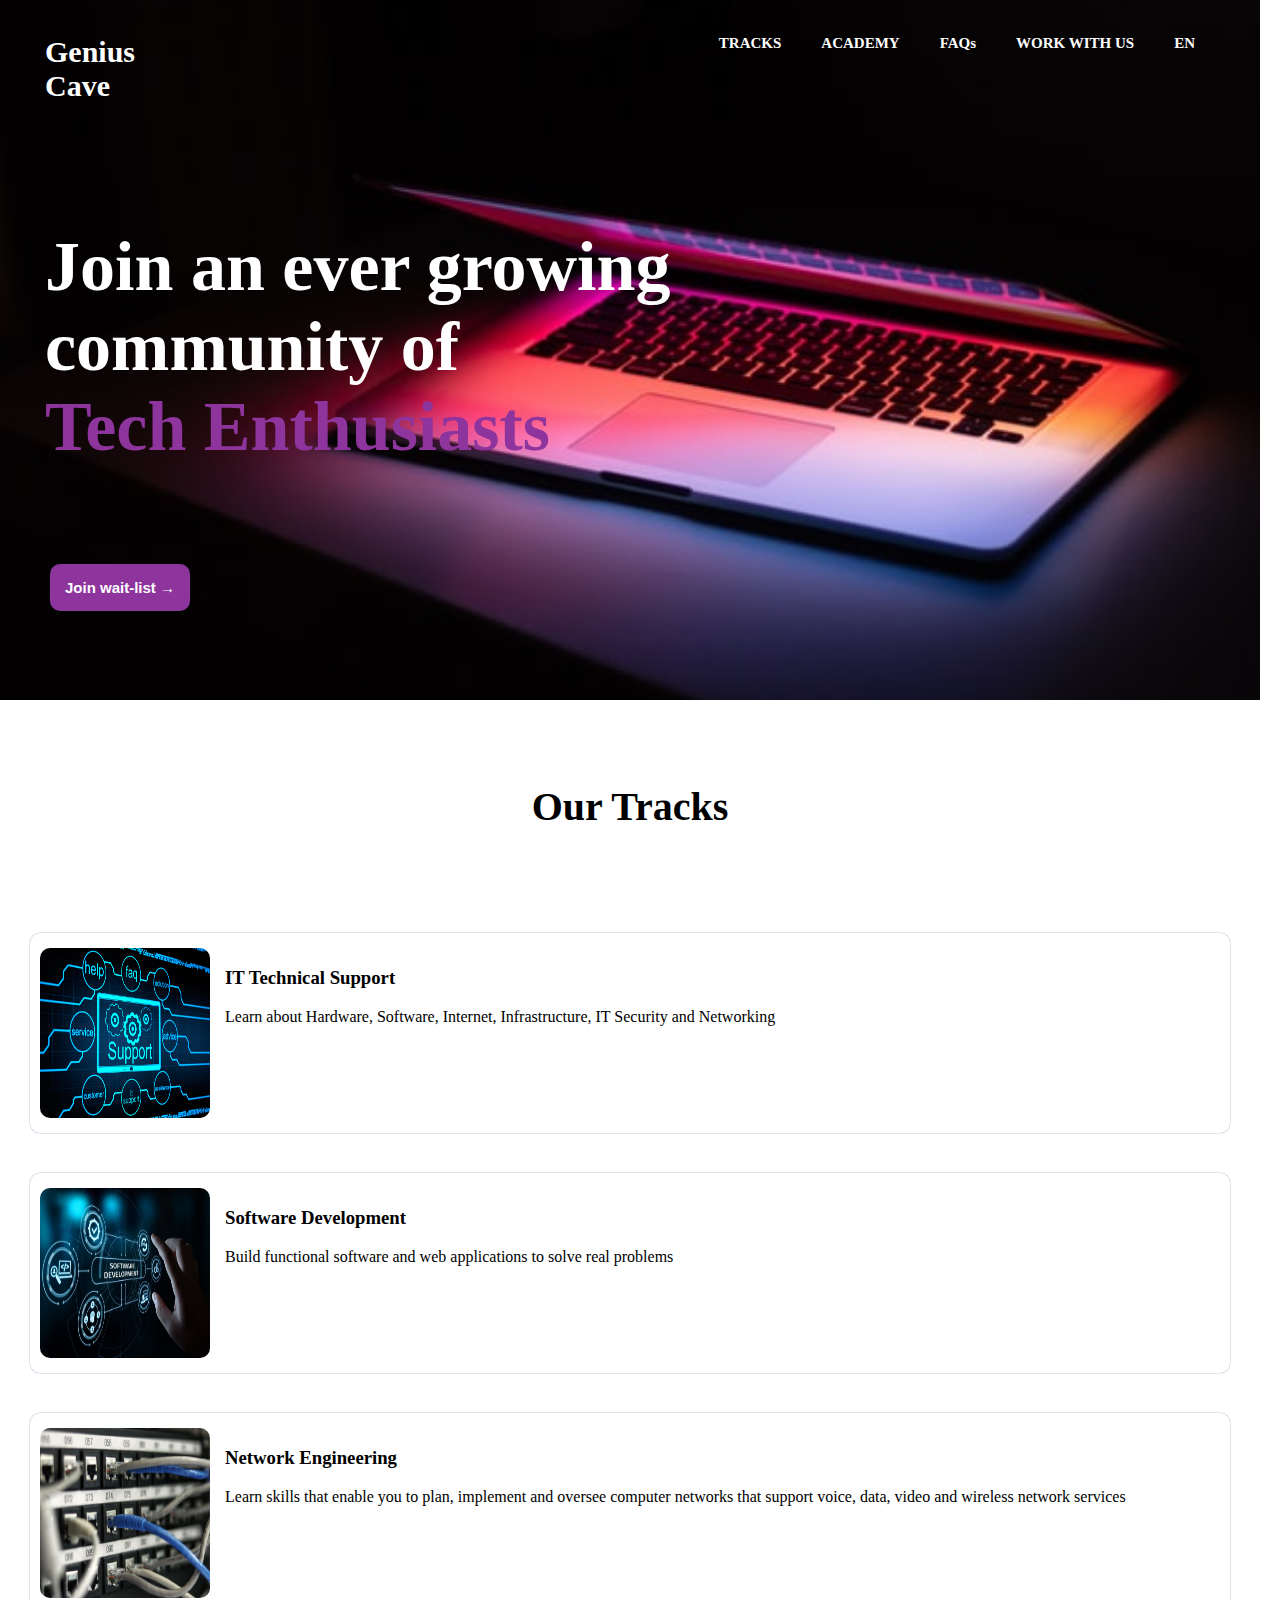
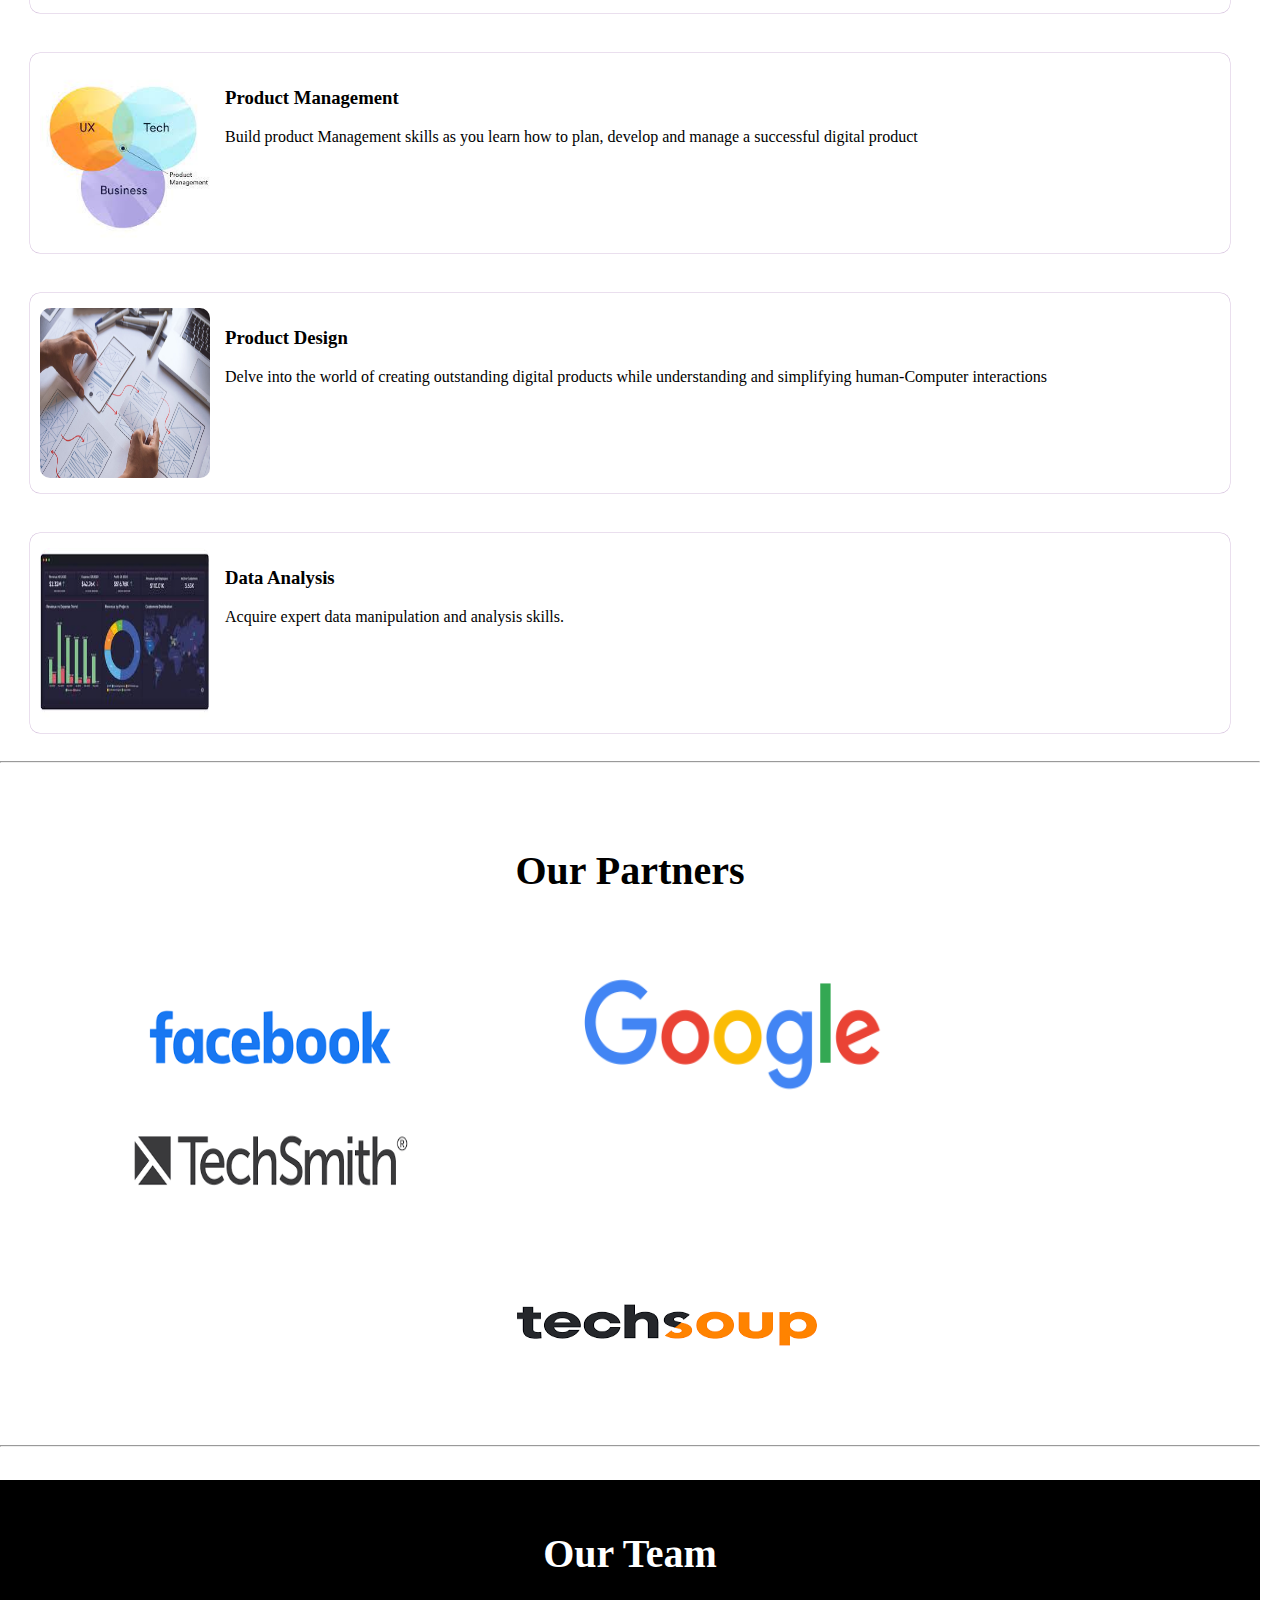
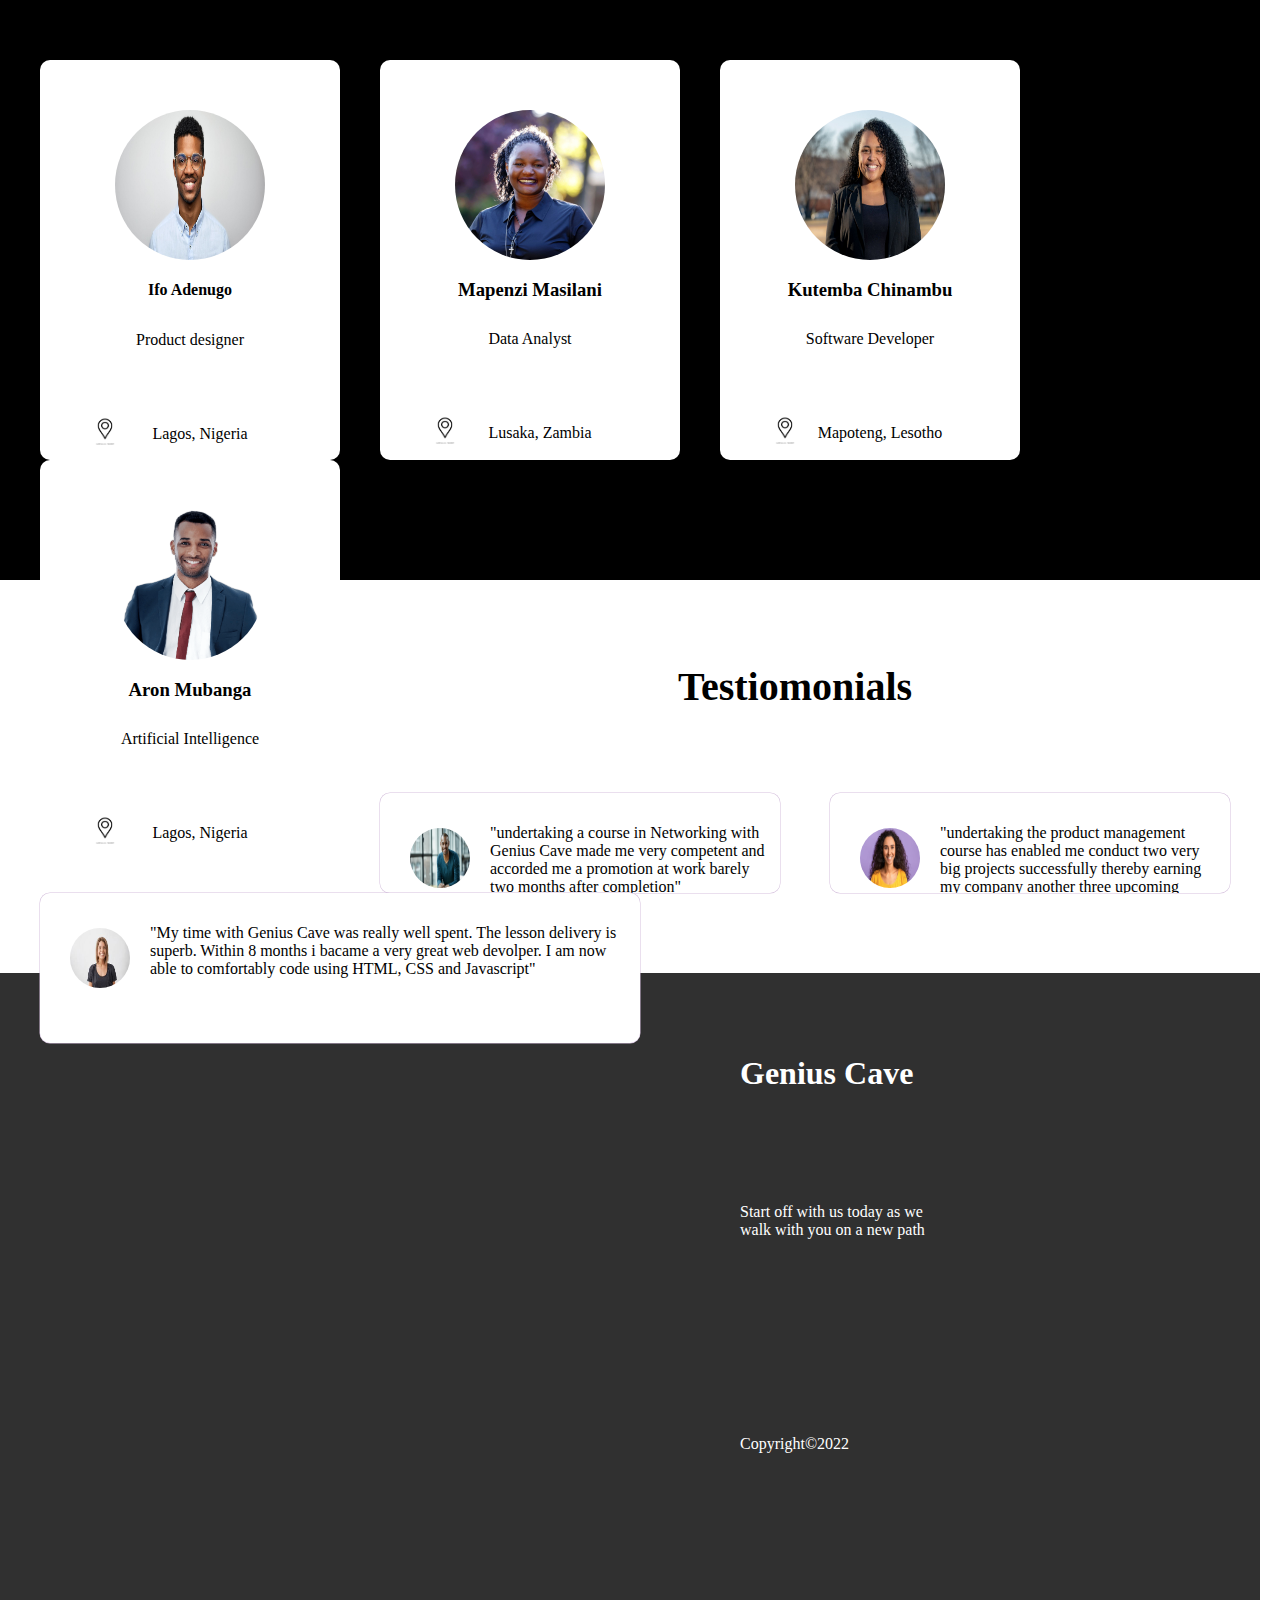
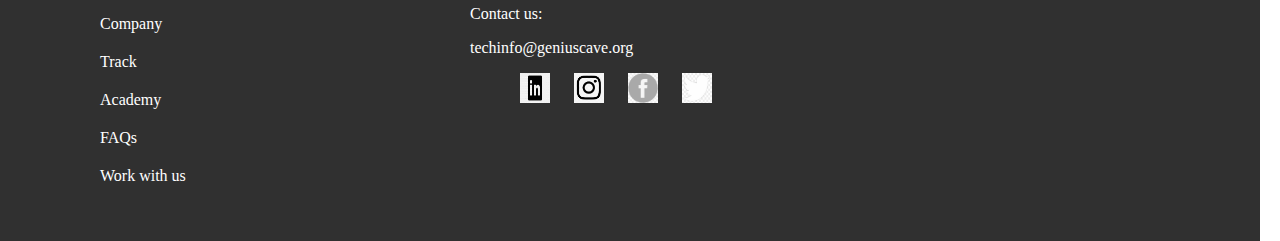
==== Hackerthon/html/index.html @ 4604c8ed "added homepage" ====
<!DOCTYPE html>
<html>
    </html>
    <head>
        <meta charset="UTF-8">
        <title>Genius Cave</title>
        <link href="../style.css" rel="stylesheet">

    </head>
    <body>
        <div class="top">
            <nav>
                
                <ul>
                    <li class="name"><a href="/"><h1>Genius<br> Cave </span></h1></a></li>
                    <li><a href="#">EN</a></li>
                    <li><a href="#">WORK WITH US</a></li>
                    <li><a href="#">FAQs</a></li>
                    <li><a href="#">ACADEMY</a></li>
                    <li><a href="#">TRACKS</a></li>
            </nav>
            
            <h1 id="join">Join an ever growing </br>community of <br><span>Tech Enthusiasts</span></h1>
            <span id="wait"><button type="button">Join wait-list &rightarrow;</button></span>
        </div>
        <section class="track">
            <h2 class="titles">Our Tracks</h2>
            <div>
                <ul>
                    <li>
                        <div class="track-list-items">
                            <img src="../images/IT-business-support-new.jpg" alt="IT Support">
                            <h3>IT Technical Support</h3>
                            <p>Learn about Hardware, Software, Internet, Infrastructure, IT Security and Networking</p>
                        </div>
                    </li>
                       
                    <li><div class="track-list-items">
                        <img  src="../images/7-Software-Development-Industry-Career-Options-Laneways.Agency.jpg" alt="software development">
                        <h3>Software Development</h3><p> Build functional software and web applications to solve real problems</p>
                        </div>
                    </li>
                    <li>
                        <div class="track-list-items">
                        <img  src="../images/jordan-harrison-40XgDxBfYXM-unsplash.jpg" alt="Network Engineering">
                        <h3>Network Engineering</h3>
                        <p> Learn skills that enable you to plan, implement and oversee computer networks that support voice, data, video and wireless network services</p>
                        </div>
                    </li>
                    <li>
                        <div class="track-list-items">
                        <img  src="../images/product-management.jpeg" alt="product management">
                        <h3>Product Management</h3>
                        <p> Build product Management skills as you learn how to plan, develop and manage a successful digital product</p>
                        </div>
                    </li>
                    <li>
                        <div class="track-list-items">
                        <img  src="../images/product-design.jpg" alt="product design">
                        <h3>Product Design</h3>
                        <p> Delve into the world of creating outstanding digital products while understanding and simplifying human-Computer interactions</p>
                        </div>
                    </li>
                    <li>
                        <div class="track-list-items">
                        <img src="../images/data-analysis.jpeg" alt="data-analysis">
                        <h3>Data Analysis</h3>
                        <p> Acquire expert data manipulation and analysis skills.</p>
                        </div>
                    </li>
                </ul>
            </div>

        </section>
        <hr>
        <section class="partners">
            <h2 class="titles">Our Partners</h2>
            <ul>
                <li><img src="../images/facebook.png" alt="facebook"></li>
                <li><img src="../images/google.png" alt="google"></li>
                <li><img src="../images/techsmith.png" alt="techsmith"></li>
                <li id="techsoup"><img src="../images/techsoup.png" alt="techsoup"></li>
            </ul>
        </section>
        <hr>
        <section class="team">
            <h2>Our Team</h2>
            <ul>
                
                <li>
                    <div class="members">
                        <span class="member1"><img class="member2"src="../images/paul.jpg" alt="member"/>
                        <h4>Ifo Adenugo</h4>
                        <p>Product designer</p></span>
                        <span class="location"><img src="../images/location.jpg" alt="location"></span>
                        <p>Lagos, Nigeria</p>
                    </div>

                </li>
                <li>
                    <div class="members">
                        <span class="member1"><img class="member2" src="../images/Penzy.jpg" alt="member"></span>
                        <h3>Mapenzi Masilani</h3>
                        <p>Data Analyst</p>
                        <span class="location"><img src="../images/location.jpg" alt="location"></span>
                        <p>Lusaka, Zambia</p>
                    </div>

                </li>
                <li>
                    <div class="members">
                        <span class="member1"><img class="member2" src="../images/kay.jpeg" alt="member"></span>
                        <h3>Kutemba Chinambu</h3>
                        <p>Software Developer</p>
                        <span class="location"><img src="../images/location.jpg" alt="location"></span>
                        <p>Mapoteng, Lesotho</p>
                    </div>

                </li>
                <li>
                    <div class="members">
                        <span class="member1"><img class="member2" src="../images/Aron.png" alt="member"></span>
                        <h3>Aron Mubanga</h3>
                        <p>Artificial Intelligence</p>
                        <span class="location"><img src="../images/location.jpg" alt="location"></span>
                        <p>Lagos, Nigeria</p>
                    </div>

                </li>
                
            </ul>

        </section>
        <section class="recommendations">
            <h2 class="titles">Testiomonials</h2>
            <ul>
                <li>
                    <div class="testimonial1">
                        <img src="../images/testimonial.jpg" alt="person1">
                        <p>"undertaking a course in Networking with Genius Cave made me very competent and accorded me a promotion at work barely two months after completion"</p>
                    </div>
                </li>
                   
                <li><div class="big-testimonial">
                    <img  src="../images/testimonial1.jpeg" alt="person2">
                    <p> "My time with Genius Cave was really well spent. The lesson delivery is superb. Within 8 months i bacame a very great web devolper. I am now able to comfortably code using HTML, CSS and Javascript"</p>
                    </div>
                </li>
                <li>
                    <div class="testimonial">
                    <img  src="../images/testimonial1.jpg" alt="person3">
                    <p> "undertaking the product management course has enabled me conduct two very big projects successfully thereby earning my company another three upcoming contracts"</p>
                    </div>
                </li>
            
            </ul>

        </section>
        <section class="footer">
            <div class="column">
                <h1>Genius Cave</h1>
                <p id="start">Start off with us today as we<br>walk with you on a new path</p>
                <p class="copy">Copyright&copy;2022</p>
            </div>
            <div class="column">
                <ul class="academy-links">
                    <li><a href="#">Company</a></li>
                    <li><a href="#">Track</a></li>
                    <li><a href="#">Academy</a></li>
                    <li><a href="#">FAQs</a></li>
                    <li><a href="#">Work with us</a></li>
            </div>
                
            </ul>
            <div class="column">
                    <p id="contact">Contact us:<p>
                    <p>techinfo@geniuscave.org</p>
                <ul class="our-links">   
                    <li><img  src="../images/linkedIn.png" alt="linkedIn"></li> 
                    <li><img  src="../images/instagram.png" alt="instagram"></li>
                    <li><img  src="../images/facebook1.png" alt="facebook"></li>
                    <li><img  src="../images/twitter.jpeg" alt="twitter"></li>

                </ul>
            </div>

        </section>
    </body>

</html>
---- Hackerthon/style.css ----
* {
    box-sizing: border-box;
}

body {
    margin: 0;
    padding-right: 20px;

}


nav a[href*='/'] {
    font-weight: bold;
    color: white;
}

nav{
    padding: 15px 45px;
}

a{ 
    text-decoration: none;
}

.top {
    background-image: url("images/om-kamath-eL_FERodaT4-unsplash (1).jpg");
    background-color: #8E349D;
    background-repeat: no-repeat;
    background-position: center;
    background-size: cover;
    height: 700px;
}

nav ul,
footer ul {
    list-style-type: none;
    margin: 0;
    padding: 0;
}

.name {
    float:left;
    padding: 0;
}

nav li {
    display: inline;
    padding: 20px 20px;
    float: right;
    font-size: 15px;
    font-weight: bold;
}


a:link {
    color: #fff;
  }
  
  /* visited link */
  a:visited {
    color: #fff;
  }
  
  /* mouse over link */
  a:hover {
    color: hotpink;
  }
  
  /* selected link */
  a:active {
    color: #8E349D;
  }

  #join {
      color: #fff;
      padding: 150px 45px 50px 45px;
      font-weight: bold;
      font-size: 70px;
  }

  #join span {
      color: #8E349D;
  }

  button {
      background-color: #8E349D;
      color: white;
      border-radius: 10px;
      text-align: center;
      font-size: 15px;
      font-weight: bold;
      padding: 15px;
      border: none;
      text-decoration: none;
  }

  #wait {
      padding: 100px 50px;
  }
  .titles {
      text-align: center;
      font-size: 40px;
      font-weight: bold;
      color: #000;
      padding: 50px;
  }

  .team h2 {
    text-align: center;
    font-size: 40px;
    font-weight: bold;
    color: #fff;
    padding: 50px;
}
  

  .track ul {
    list-style-type: none;
    margin: 0;
    padding: 0;

  }

  .track li {
    padding: 20px 20px;
}

.track-list-items {
    width: 1200px;
    height: 200px;
    border-radius: 10px;
    background: #eee;
    margin: auto;
    padding: 15px 10px;
    background-color: #fff;
    box-shadow: 0 0 0.5px 0.5px #D5C0DD;
  }

  .track-list-items img {
    float: left;
    width: 170px;
    height: 170px;
    margin-right: 15px;
    border-radius: 10px;
    
}

#techsoup {
    display: block;
    margin-left: auto;
    margin-right: auto;
    width: 35%;
}

.partners li {
    display: inline;
    padding: 40px 80px;
    font-size: 15px;
    font-weight: bold;
    list-style-type: none;
    list-style-position: inside;
}

.partners img {
    width: 300px;
    height: 120px;
}

.team {
    background-color: #000;
    color: #fff;
    width: 100%;
    height: 700px;
    text-align: center;

}

.members {
    width: 300px;
    height: 400px;
    border-radius: 10px;
    background: #eee;
    margin: auto;
    float: left;
    padding: 50px;
    background-color: #fff;
    margin-right: 40px;
    text-align: center;
    color: #000;
  }

  .team li {
    display: inline;
    padding: 0;
    list-style-type: none;
  }
  .location img {
      width: 30px;
      height: 30px;
      float: left;
  }
    


  .member2 {
      border-radius: 50%;
      display: block;
      margin-left: auto;
      margin-right: auto;
      width: 35%;
  }

  .member1 img {
    width: 150px;
    height: 150px;
    
}

.members p {
    padding: 10px 10px 50px 10px;
}

.recommendations img {
    border-radius: 50%;
    float: left;
    width: 100px;
    height: 100px;
    padding: 20px;
    overflow: hidden;
}

.big-testimonial {
    width: 600px;
    height: 150px;
    border-radius: 10px;
    background: #F6F6F6;
    margin: auto;
    float: left;
    padding: 15px 10px;
    background-color: #fff;
    box-shadow: 0 0 0.5px 0.5px #D5C0DD;
  }

  .testimonial1 {
    width: 400px;
    height: 100px;
    border-radius: 10px;
    background: #F6F6F6;
    margin: auto;
    float: left;
    margin-right: 20px;
    padding: 15px 10px;
    background-color: #fff;
    box-shadow: 0 0 0.5px 0.5px #D5C0DD
  }

  .testimonial {
    width: 400px;
    height: 100px;
    border-radius: 10px;
    background: #F6F6F6;
    margin: auto;
    float: none;
    padding: 15px 10px;
    background-color: #fff;
    box-shadow: 0 0 0.5px 0.5px #D5C0DD;
    overflow: hidden;
  }

  .recommendations ul {
    list-style-type: none;
    margin: 0;
    padding-bottom: 80px;

  }

  .recommendations li {
    display: inline;
    padding: 0;
    list-style-type: none;
  }

  .footer {
      background-color: #303030;
      color: #fff;
  }

.footer h1,
.footer .column{
    padding: 30px 50px;
}

.column {
    float: left;
    width: 33.33%;
  }
  
  .footer:after {
    content: "";
    display: table;
    clear: both;
  }

  .footer li {
      list-style-type: none;
      padding: 10px;
  }

  .copy {
      padding: 150px 50px 60px 50px;
  }

  .column img {
      width: 30px;
      height: 30px;
  }

  .our-links li {
      display: inline;
  }

  #start {
     padding: 60px 70px 30px 50px;

  }

  .contact {
      padding: 10px 10px 10px 0;
  }
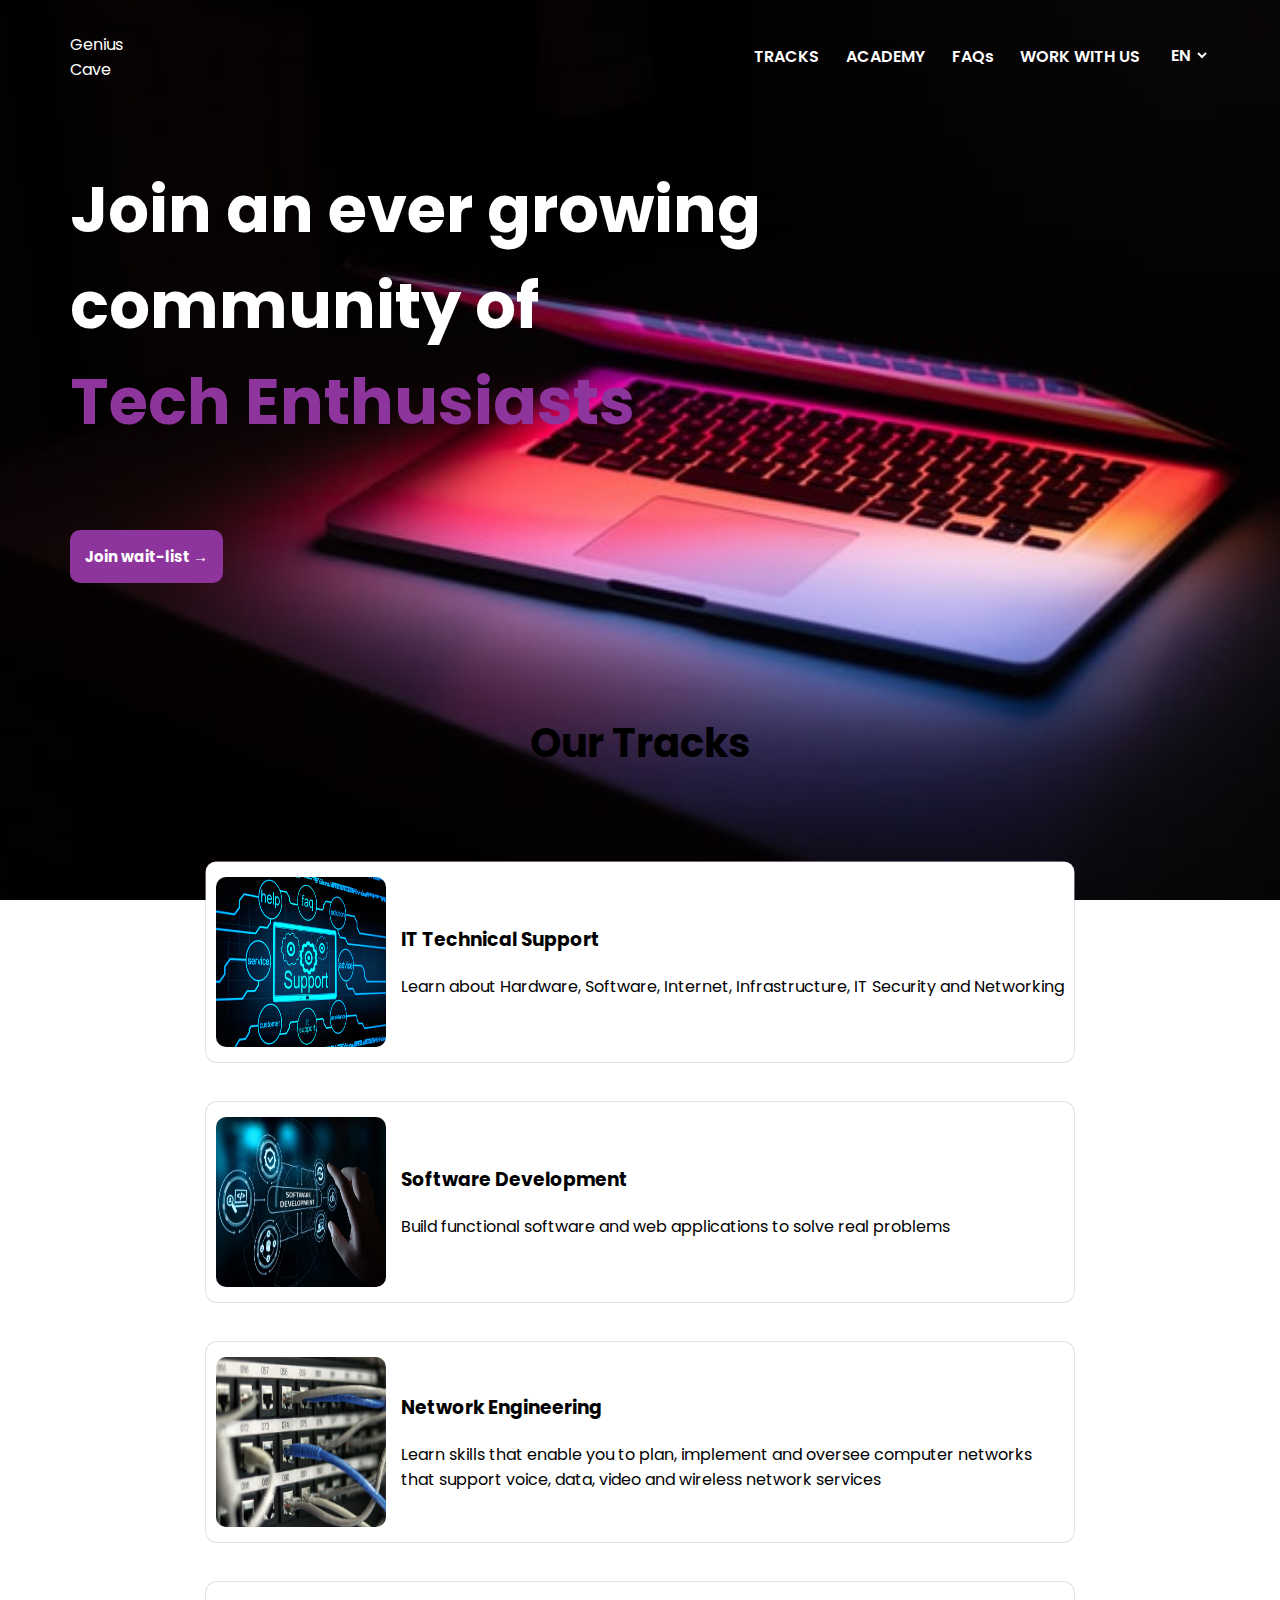
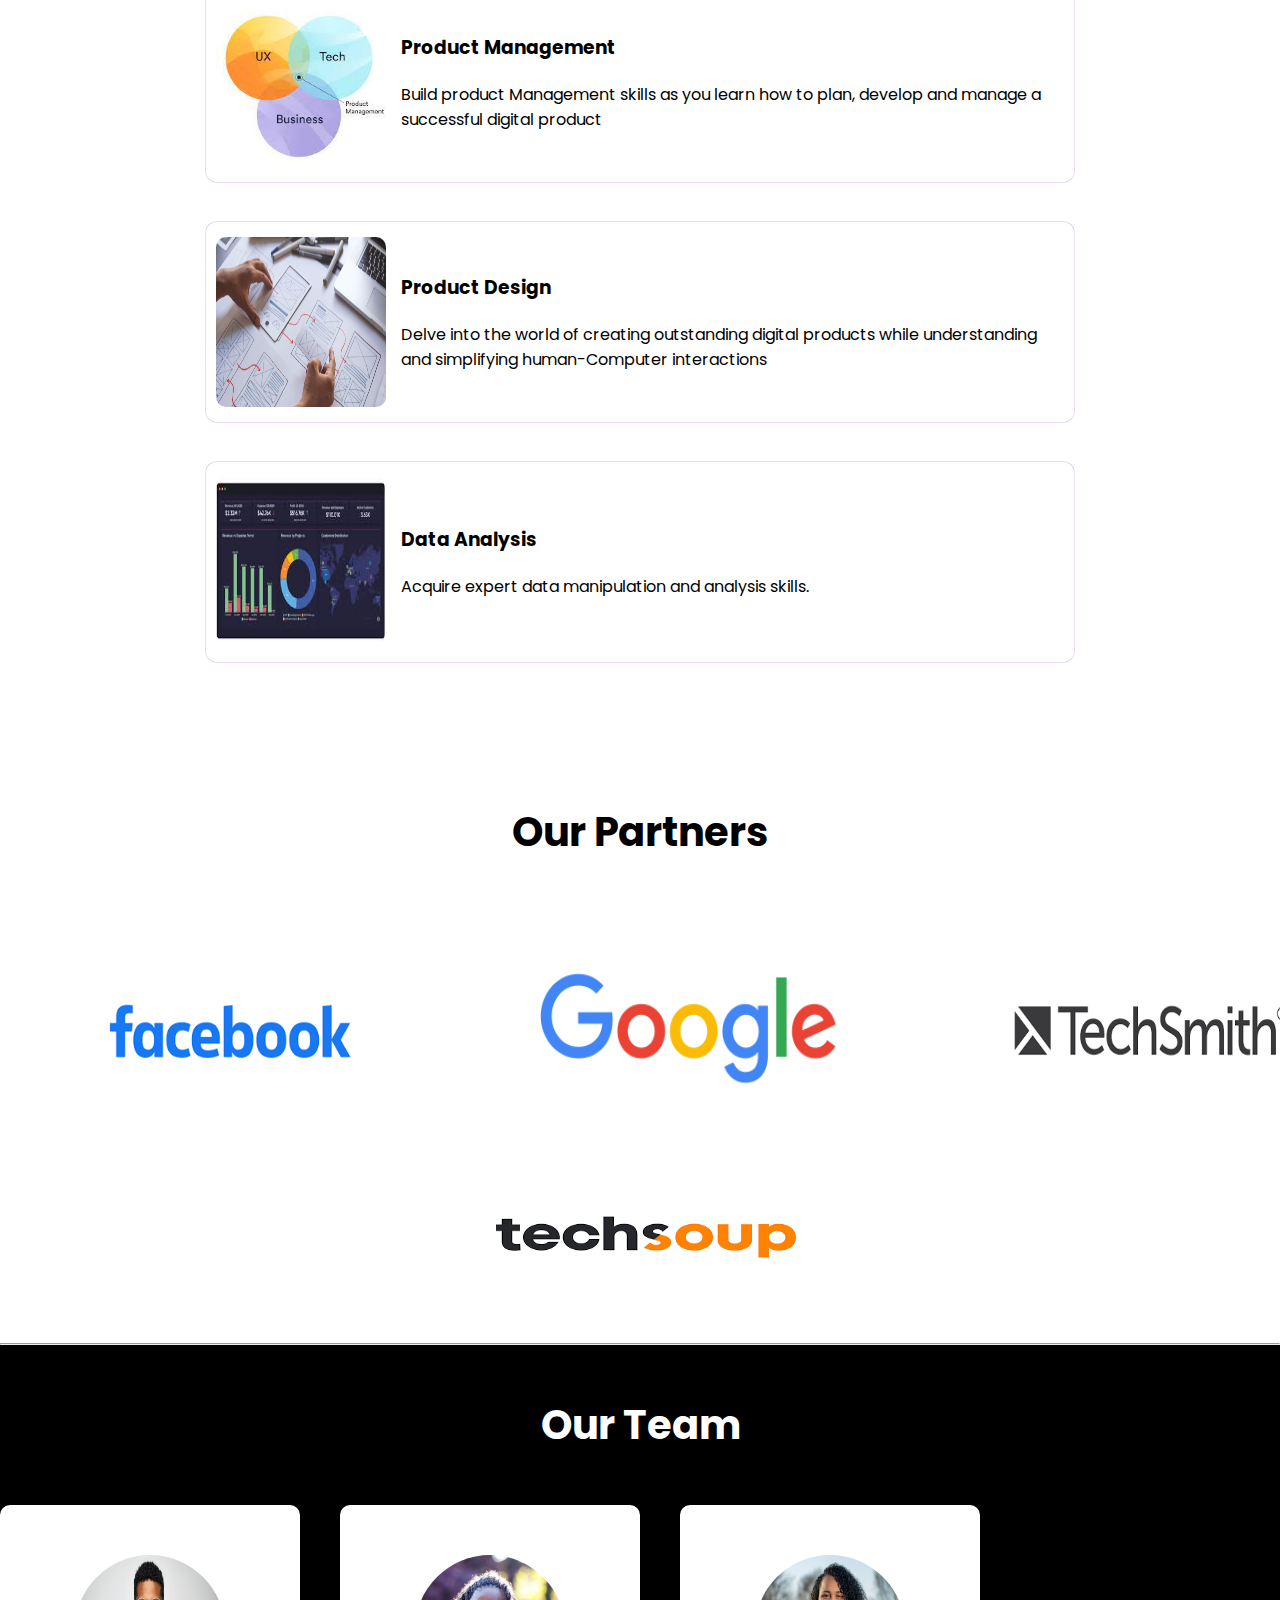
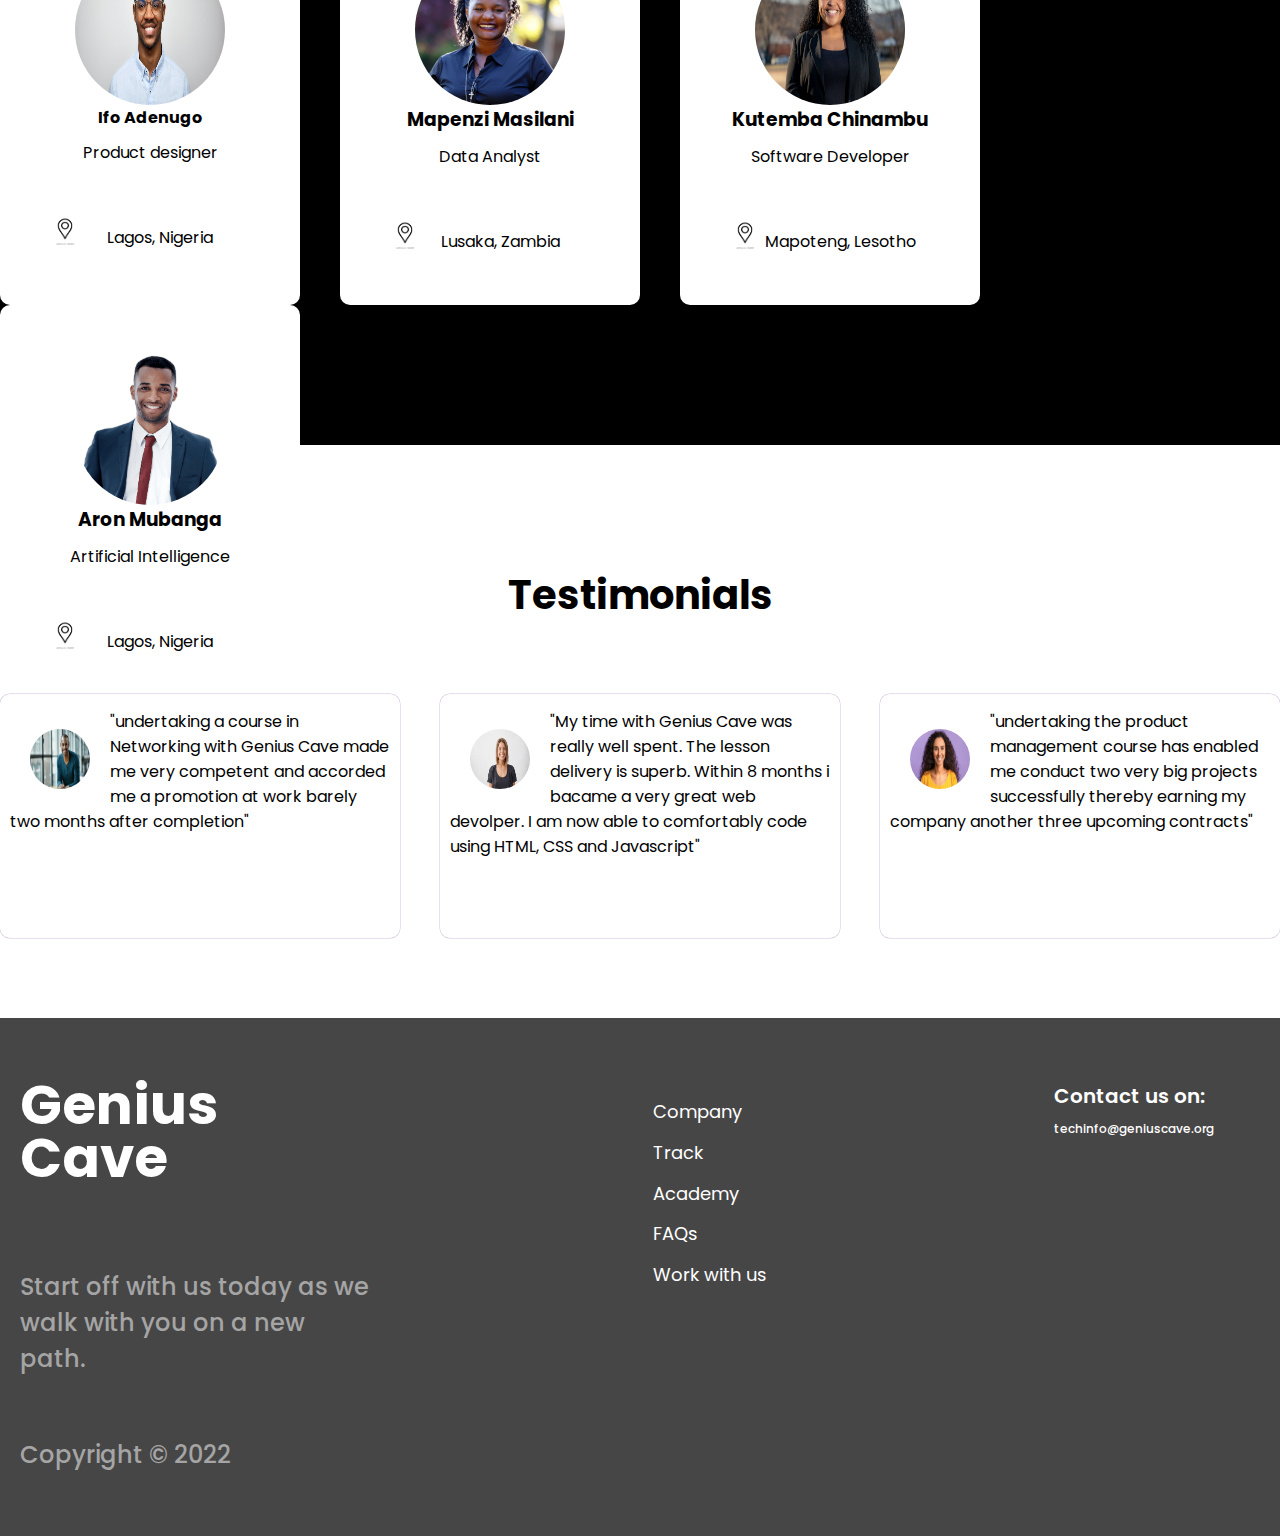
==== commit 80e58d49: "reviewd" ====
--- a/Hackerthon/html/index.html
+++ b/Hackerthon/html/index.html
@@ -9,20 +9,30 @@
     </head>
     <body>
         <div class="top">
-            <nav>
-                
-                <ul>
-                    <li class="name"><a href="/"><h1>Genius<br> Cave </span></h1></a></li>
-                    <li><a href="#">EN</a></li>
-                    <li><a href="#">WORK WITH US</a></li>
-                    <li><a href="#">FAQs</a></li>
-                    <li><a href="#">ACADEMY</a></li>
-                    <li><a href="#">TRACKS</a></li>
-            </nav>
-            
+                <div class="h-content">
+                    <div class="upper-part">
+                      <div class="logo">
+                        <p class="logo__top">Genius</p>
+                        <p class="logo__botm">Cave</p>
+                      </div>
+                      <ul class="navs">
+                        <li><a href="#" class="nav__btns">TRACKS</a></li>
+                        <li><a href="#" class="nav__btns">ACADEMY</a></li>
+                        <li><a href="#" class="nav__btns">FAQs</a></li>
+                        <li><a href="#" class="nav__btns">WORK WITH US</a></li>
+                        <div id="select">
+                          <select>
+                            <option value="0" class="lang" selected>EN</option>
+                            <option value="1" class="lang">FR</option>
+                            <option value="2" class="lang">GB</option>
+                          </select>
+                        </div>
+                      </ul>
+                    </div>    
             <h1 id="join">Join an ever growing </br>community of <br><span>Tech Enthusiasts</span></h1>
             <span id="wait"><button type="button">Join wait-list &rightarrow;</button></span>
         </div>
+
         <section class="track">
             <h2 class="titles">Our Tracks</h2>
             <div>
@@ -30,55 +40,67 @@
                     <li>
                         <div class="track-list-items">
                             <img src="../images/IT-business-support-new.jpg" alt="IT Support">
-                            <h3>IT Technical Support</h3>
+                            <div class="box">
+                                <h3 class="title">IT Technical Support</h3>
                             <p>Learn about Hardware, Software, Internet, Infrastructure, IT Security and Networking</p>
+                            </div>
                         </div>
                     </li>
                        
                     <li><div class="track-list-items">
                         <img  src="../images/7-Software-Development-Industry-Career-Options-Laneways.Agency.jpg" alt="software development">
-                        <h3>Software Development</h3><p> Build functional software and web applications to solve real problems</p>
+                        <div class="box">
+                            <h3 class="title">Software Development</h3><p> Build functional software and web applications to solve real problems</p>
+                        </div>
                         </div>
                     </li>
                     <li>
                         <div class="track-list-items">
                         <img  src="../images/jordan-harrison-40XgDxBfYXM-unsplash.jpg" alt="Network Engineering">
-                        <h3>Network Engineering</h3>
+                        <div class="box">
+                        <h3 class="title">Network Engineering</h3>
                         <p> Learn skills that enable you to plan, implement and oversee computer networks that support voice, data, video and wireless network services</p>
                         </div>
+                        </div>
                     </li>
                     <li>
                         <div class="track-list-items">
                         <img  src="../images/product-management.jpeg" alt="product management">
-                        <h3>Product Management</h3>
+                        <div class="box">
+                            <h3 class="title">Product Management</h3>
                         <p> Build product Management skills as you learn how to plan, develop and manage a successful digital product</p>
                         </div>
+                        </div>
                     </li>
                     <li>
                         <div class="track-list-items">
                         <img  src="../images/product-design.jpg" alt="product design">
-                        <h3>Product Design</h3>
+                        <div class="box">
+                            <h3 class="title">Product Design</h3>
                         <p> Delve into the world of creating outstanding digital products while understanding and simplifying human-Computer interactions</p>
                         </div>
+                        </div>
                     </li>
                     <li>
                         <div class="track-list-items">
                         <img src="../images/data-analysis.jpeg" alt="data-analysis">
-                        <h3>Data Analysis</h3>
+                        <div class="box">
+                            <h3 class="title">Data Analysis</h3>
                         <p> Acquire expert data manipulation and analysis skills.</p>
+                        </div>
                         </div>
                     </li>
                 </ul>
             </div>
-
-        </section>
-        <hr>
+        </section>
         <section class="partners">
             <h2 class="titles">Our Partners</h2>
-            <ul>
+            <ul class="partner">
+                <div class="pat1">
                 <li><img src="../images/facebook.png" alt="facebook"></li>
                 <li><img src="../images/google.png" alt="google"></li>
                 <li><img src="../images/techsmith.png" alt="techsmith"></li>
+                </div>
                 <li id="techsoup"><img src="../images/techsoup.png" alt="techsoup"></li>
             </ul>
         </section>
@@ -132,16 +154,16 @@
 
         </section>
         <section class="recommendations">
-            <h2 class="titles">Testiomonials</h2>
-            <ul>
-                <li>
-                    <div class="testimonial1">
+            <h2 class="titles">Testimonials</h2>
+            <ul class="full">
+                <li>
+                    <div class="testimonial">
                         <img src="../images/testimonial.jpg" alt="person1">
                         <p>"undertaking a course in Networking with Genius Cave made me very competent and accorded me a promotion at work barely two months after completion"</p>
                     </div>
                 </li>
                    
-                <li><div class="big-testimonial">
+                <li><div class="testimonial">
                     <img  src="../images/testimonial1.jpeg" alt="person2">
                     <p> "My time with Genius Cave was really well spent. The lesson delivery is superb. Within 8 months i bacame a very great web devolper. I am now able to comfortably code using HTML, CSS and Javascript"</p>
                     </div>
@@ -156,35 +178,41 @@
             </ul>
 
         </section>
-        <section class="footer">
-            <div class="column">
-                <h1>Genius Cave</h1>
-                <p id="start">Start off with us today as we<br>walk with you on a new path</p>
-                <p class="copy">Copyright&copy;2022</p>
+        <footer>
+            <div class="footer__container">
+              <div class="logo2">
+                <div class="logo__bottom">
+                  <p>Genius</p>
+                  <p>Cave</p>
+                </div>
+                <div class="additional_info">
+                  Start off with us today as we walk with you on a new path.
+                </div>
+              </div>
+              <div class="info">
+                <div class="company_info">
+                  <a href="#" class="info__text">Company</a>
+                  <a href="#" class="info__text">Track</a>
+                  <a href="#" class="info__text">Academy</a>
+                  <a href="#" class="info__text">FAQs</a>
+                  <a href="#" class="info__text">Work with us </a>
+                </div>
+              </div>
+              <div class="contacts">
+                <p class="info__title">Contact us on:</p>
+                <a href="#" class="email">techinfo@geniuscave.org</a>
+                <div class="media">
+                  <a href="#"><img src="../Assets/LinkedIn (1).svg" alt="" /></a>
+                  <a href="#"><img src="../Assets/Instagram Circle.svg" alt="" /></a>
+                  <a href="#"><img src="../Assets/Facebook.svg" alt="" /></a>
+                  <a href="#"><img src="../Assets/Twitter Squared.svg" alt="" /></a>
+                </div>
+              </div>
             </div>
-            <div class="column">
-                <ul class="academy-links">
-                    <li><a href="#">Company</a></li>
-                    <li><a href="#">Track</a></li>
-                    <li><a href="#">Academy</a></li>
-                    <li><a href="#">FAQs</a></li>
-                    <li><a href="#">Work with us</a></li>
+            <div class="exiting_info">
+              <p>Copyright &copy; 2022</p>
             </div>
-                
-            </ul>
-            <div class="column">
-                    <p id="contact">Contact us:<p>
-                    <p>techinfo@geniuscave.org</p>
-                <ul class="our-links">   
-                    <li><img  src="../images/linkedIn.png" alt="linkedIn"></li> 
-                    <li><img  src="../images/instagram.png" alt="instagram"></li>
-                    <li><img  src="../images/facebook1.png" alt="facebook"></li>
-                    <li><img  src="../images/twitter.jpeg" alt="twitter"></li>
-
-                </ul>
-            </div>
-
-        </section>
+          </footer>
     </body>
 
 </html>--- a/Hackerthon/style.css
+++ b/Hackerthon/style.css
@@ -1,331 +1,461 @@
+@import url("https://fonts.googleapis.com/css2?family=Finger+Paint&family=Open+Sans:wght@400;500;600&family=Outfit:wght@300;400;600&family=Poppins:wght@500;600;700&family=Red+Hat+Display:wght@500;700;900&display=swap");
+
 * {
-    box-sizing: border-box;
+  box-sizing: border-box;
+  margin: 0;
+  padding: 0;
+  font-family: "Poppins", sans-serif;
 }
 
 body {
-    margin: 0;
-    padding-right: 20px;
-
-}
-
-
-nav a[href*='/'] {
-    font-weight: bold;
-    color: white;
-}
-
-nav{
-    padding: 15px 45px;
-}
-
-a{ 
-    text-decoration: none;
+  width: 100vw;
+  display: flex;
+  flex-direction: column;
+  align-items: center;
+}
+
+.h-content {
+  color: #fff;
+  padding: 32px 70px 10px;
+  width: 100%;
+  display: flex;
+  flex-direction: column;
+  justify-content: space-between;
+}
+
+.upper-part {
+  display: flex;
+  justify-content: space-between;
+  align-items: center;
+  width: 100%;
+}
+
+.navs {
+  list-style-type: none;
+  width: 40%;
+  display: flex;
+  justify-content: space-between;
+  font-size: 16px;
+  font-weight: 600;
+  border-bottom: none;
+}
+
+.nav__btns::after {
+  content: "";
+  display: block;
+  width: 0;
+  height: 2px;
+  background: rgb(228, 182, 228);
+  transition: width 0.3s;
+}
+
+.nav__btns:hover::after {
+  width: 100%;
+}
+
+select {
+  background: none;
+  border: none;
+  color: #fff;
+  font-size: 16px;
+  font-weight: 600;
+}
+
+.lang {
+  background-color: #474646;
+  color: #fff;
+}
+
+.navs a {
+  text-decoration: none;
+  color: #fff;
+  line-height: 27px;
+}
+
+.lower-part {
+  display: flex;
+  justify-content: space-between;
+  align-items: center;
+  max-width: 1240px;
+  width: 100%;
+}
+
+a {
+  text-decoration: none;
 }
 
 .top {
-    background-image: url("images/om-kamath-eL_FERodaT4-unsplash (1).jpg");
-    background-color: #8E349D;
-    background-repeat: no-repeat;
-    background-position: center;
-    background-size: cover;
-    height: 700px;
+  background-image: url("images/om-kamath-eL_FERodaT4-unsplash (1).jpg");
+  background-color: #8e349d;
+  background-repeat: no-repeat;
+  background-position: center;
+  background-size: cover;
+  height: 100vh;
+  width: 100%;
 }
 
 nav ul,
 footer ul {
-    list-style-type: none;
-    margin: 0;
-    padding: 0;
+  list-style-type: none;
+  margin: 0;
+  padding: 0;
 }
 
 .name {
-    float:left;
-    padding: 0;
+  float: left;
+  padding: 0;
 }
 
 nav li {
-    display: inline;
-    padding: 20px 20px;
-    float: right;
-    font-size: 15px;
-    font-weight: bold;
-}
-
+  display: inline;
+  padding: 20px 20px;
+  float: right;
+  font-size: 15px;
+  font-weight: bold;
+}
 
 a:link {
+  color: #fff;
+}
+
+/* visited link */
+a:visited {
+  color: #fff;
+}
+
+/* mouse over link */
+a:hover {
+  color: hotpink;
+}
+
+/* selected link */
+a:active {
+  color: #8e349d;
+}
+
+#join {
+  color: #fff;
+  padding: 80px 0px;
+  font-weight: bold;
+  font-size: 64px;
+  line-height: 96px;
+}
+
+#join span {
+  color: #8e349d;
+}
+
+button {
+  background-color: #8e349d;
+  color: white;
+  border-radius: 10px;
+  text-align: center;
+  font-size: 15px;
+  font-weight: bold;
+  padding: 15px;
+  border: none;
+  text-decoration: none;
+}
+
+
+.titles {
+  text-align: center;
+  font-size: 40px;
+  font-weight: bold;
+  color: #000;
+  margin: 120px 50px 69px;
+}
+
+.title {
+    margin-bottom: 20px;
+}
+
+.team h2 {
+  text-align: center;
+  font-size: 40px;
+  font-weight: bold;
+  color: #fff;
+  padding: 50px;
+}
+
+.track ul {
+  list-style-type: none;
+}
+
+.track li {
+  padding: 20px 20px;
+}
+
+.track-list-items {
+  width: 70%;
+  height: 200px;
+  border-radius: 10px;
+  background: #eee;
+  margin: auto;
+  padding: 15px 10px;
+  background-color: #fff;
+  box-shadow: 0 0 0.5px 0.5px #d5c0dd;
+  display: flex;
+  align-items: center;
+}
+
+.box {
+    display: flex;
+    flex-direction: column;
+}
+
+.track-list-items img {
+  float: left;
+  width: 170px;
+  height: 170px;
+  margin-right: 15px;
+  border-radius: 10px;
+}
+
+#techsoup {
+  display: block;
+  margin-left: auto;
+  margin-right: auto;
+  width: 35%;
+}
+
+.partners li {
+  display: inline;
+  padding: 40px 80px;
+  font-size: 15px;
+  font-weight: bold;
+  list-style-type: none;
+  list-style-position: inside;
+}
+
+.partners img {
+  width: 300px;
+  height: 120px;
+}
+
+.team {
+  background-color: #000;
+  color: #fff;
+  width: 100%;
+  height: 700px;
+  text-align: center;
+  display: flex;
+  flex-direction: column;
+  align-items: center;
+}
+
+.members {
+  width: 300px;
+  height: 400px;
+  border-radius: 10px;
+  background: #eee;
+  margin: auto;
+  float: left;
+  padding: 50px;
+  background-color: #fff;
+  margin-right: 40px;
+  text-align: center;
+  color: #000;
+}
+
+.team li {
+  display: inline;
+  padding: 0;
+  list-style-type: none;
+}
+.location img {
+  width: 30px;
+  height: 30px;
+  float: left;
+}
+
+.member2 {
+  border-radius: 50%;
+  display: block;
+  margin-left: auto;
+  margin-right: auto;
+  width: 35%;
+}
+
+.member1 img {
+  width: 150px;
+  height: 150px;
+}
+
+.members p {
+  padding: 10px 10px 50px 10px;
+}
+
+.full {
+    display: flex;
+    width: 100%;
+    justify-content: space-between;
+}
+
+.recommendations img {
+  border-radius: 50%;
+  float: left;
+  width: 100px;
+  height: 100px;
+  padding: 20px;
+  overflow: hidden;
+}
+
+.big-testimonial {
+  width: 600px;
+  height: 150px;
+  border-radius: 10px;
+  background: #f6f6f6;
+  margin: auto;
+  float: left;
+  padding: 15px 10px;
+  background-color: #fff;
+  box-shadow: 0 0 0.5px 0.5px #d5c0dd;
+}
+
+.partner {
+    display: flex;
+    flex-direction: column;
+}
+
+.pat1 {
+    display: flex;
+}
+
+.testimonial {
+  width: 400px;
+  height: 244px;
+  border-radius: 10px;
+  background: #f6f6f6;
+  margin: auto;
+  float: none;
+  padding: 15px 10px;
+  background-color: #fff;
+  box-shadow: 0 0 0.5px 0.5px #d5c0dd;
+  overflow: hidden;
+}
+
+.recommendations ul {
+  list-style-type: none;
+  margin: 0;
+  padding-bottom: 80px;
+}
+
+.recommendations li {
+  display: inline;
+  padding: 0;
+  list-style-type: none;
+}
+
+.column {
+  float: left;
+  width: 33.33%;
+}
+
+.copy {
+  padding: 150px 50px 60px 50px;
+}
+
+.column img {
+  width: 30px;
+  height: 30px;
+}
+
+.our-links li {
+  display: inline;
+}
+
+#start {
+  padding: 60px 70px 30px 50px;
+}
+
+.contact {
+  padding: 10px 10px 10px 0;
+}
+
+footer {
+    background-color: #474646;
     color: #fff;
-  }
-  
-  /* visited link */
-  a:visited {
+    display: flex;
+    flex-direction: column;
+    align-items: center;
+    width: 100vw;
+  }
+  
+  .footer__container {
+    width: 100%;
+    max-width: 1240px;
+    display: flex;
+    justify-content: space-between;
+    margin: 60px 0;
+  }
+  
+  footer a {
+    text-decoration: none;
+  }
+  
+  .logo2 {
+    width: 350px;
+  }
+  
+  .info__title {
     color: #fff;
-  }
-  
-  /* mouse over link */
-  a:hover {
-    color: hotpink;
-  }
-  
-  /* selected link */
-  a:active {
-    color: #8E349D;
-  }
-
-  #join {
-      color: #fff;
-      padding: 150px 45px 50px 45px;
-      font-weight: bold;
-      font-size: 70px;
-  }
-
-  #join span {
-      color: #8E349D;
-  }
-
-  button {
-      background-color: #8E349D;
-      color: white;
-      border-radius: 10px;
-      text-align: center;
-      font-size: 15px;
-      font-weight: bold;
-      padding: 15px;
-      border: none;
-      text-decoration: none;
-  }
-
-  #wait {
-      padding: 100px 50px;
-  }
-  .titles {
-      text-align: center;
-      font-size: 40px;
-      font-weight: bold;
-      color: #000;
-      padding: 50px;
-  }
-
-  .team h2 {
-    text-align: center;
-    font-size: 40px;
-    font-weight: bold;
+    font-weight: 600;
+    font-size: 20px;
+    line-height: 36px;
+    padding-left: 4px;
+  }
+  
+  .info__text {
     color: #fff;
-    padding: 50px;
-}
-  
-
-  .track ul {
-    list-style-type: none;
-    margin: 0;
-    padding: 0;
-
-  }
-
-  .track li {
-    padding: 20px 20px;
-}
-
-.track-list-items {
-    width: 1200px;
-    height: 200px;
-    border-radius: 10px;
-    background: #eee;
-    margin: auto;
-    padding: 15px 10px;
-    background-color: #fff;
-    box-shadow: 0 0 0.5px 0.5px #D5C0DD;
-  }
-
-  .track-list-items img {
-    float: left;
-    width: 170px;
-    height: 170px;
-    margin-right: 15px;
-    border-radius: 10px;
-    
-}
-
-#techsoup {
-    display: block;
-    margin-left: auto;
-    margin-right: auto;
-    width: 35%;
-}
-
-.partners li {
-    display: inline;
-    padding: 40px 80px;
-    font-size: 15px;
-    font-weight: bold;
-    list-style-type: none;
-    list-style-position: inside;
-}
-
-.partners img {
-    width: 300px;
-    height: 120px;
-}
-
-.team {
-    background-color: #000;
+    font-size: 18px;
+  }
+  
+  .logo__bottom {
+    font-size: 55px;
+    font-weight: 700;
+    line-height: 53px;
+    margin-bottom: 85px;
+  }
+  
+  .additional_info {
+    color: #a5a5a5;
+    font-size: 24px;
+    font-weight: 500;
+    line-height: 36px;
+  }
+  
+  .company_info {
+    display: flex;
+    flex-direction: column;
+    justify-content: space-between;
+    height: 190px;
+    margin-top: 20px;
+  }
+  
+  .email {
     color: #fff;
+    font-size: 12px;
+    line-height: 30px;
+    font-weight: 500;
+    margin-top: 24px;
+    padding-left: 4px;
+  }
+  
+  .media {
+    margin-top: 36px;
+    display: flex;
+    justify-content: space-between;
+    width: 210px;
+  }
+  
+  .exiting_info {
     width: 100%;
-    height: 700px;
-    text-align: center;
-
-}
-
-.members {
-    width: 300px;
-    height: 400px;
-    border-radius: 10px;
-    background: #eee;
-    margin: auto;
-    float: left;
-    padding: 50px;
-    background-color: #fff;
-    margin-right: 40px;
-    text-align: center;
-    color: #000;
-  }
-
-  .team li {
-    display: inline;
-    padding: 0;
-    list-style-type: none;
-  }
-  .location img {
-      width: 30px;
-      height: 30px;
-      float: left;
-  }
-    
-
-
-  .member2 {
-      border-radius: 50%;
-      display: block;
-      margin-left: auto;
-      margin-right: auto;
-      width: 35%;
-  }
-
-  .member1 img {
-    width: 150px;
-    height: 150px;
-    
-}
-
-.members p {
-    padding: 10px 10px 50px 10px;
-}
-
-.recommendations img {
-    border-radius: 50%;
-    float: left;
-    width: 100px;
-    height: 100px;
-    padding: 20px;
-    overflow: hidden;
-}
-
-.big-testimonial {
-    width: 600px;
-    height: 150px;
-    border-radius: 10px;
-    background: #F6F6F6;
-    margin: auto;
-    float: left;
-    padding: 15px 10px;
-    background-color: #fff;
-    box-shadow: 0 0 0.5px 0.5px #D5C0DD;
-  }
-
-  .testimonial1 {
-    width: 400px;
-    height: 100px;
-    border-radius: 10px;
-    background: #F6F6F6;
-    margin: auto;
-    float: left;
-    margin-right: 20px;
-    padding: 15px 10px;
-    background-color: #fff;
-    box-shadow: 0 0 0.5px 0.5px #D5C0DD
-  }
-
-  .testimonial {
-    width: 400px;
-    height: 100px;
-    border-radius: 10px;
-    background: #F6F6F6;
-    margin: auto;
-    float: none;
-    padding: 15px 10px;
-    background-color: #fff;
-    box-shadow: 0 0 0.5px 0.5px #D5C0DD;
-    overflow: hidden;
-  }
-
-  .recommendations ul {
-    list-style-type: none;
-    margin: 0;
-    padding-bottom: 80px;
-
-  }
-
-  .recommendations li {
-    display: inline;
-    padding: 0;
-    list-style-type: none;
-  }
-
-  .footer {
-      background-color: #303030;
-      color: #fff;
-  }
-
-.footer h1,
-.footer .column{
-    padding: 30px 50px;
-}
-
-.column {
-    float: left;
-    width: 33.33%;
-  }
-  
-  .footer:after {
-    content: "";
-    display: table;
-    clear: both;
-  }
-
-  .footer li {
-      list-style-type: none;
-      padding: 10px;
-  }
-
-  .copy {
-      padding: 150px 50px 60px 50px;
-  }
-
-  .column img {
-      width: 30px;
-      height: 30px;
-  }
-
-  .our-links li {
-      display: inline;
-  }
-
-  #start {
-     padding: 60px 70px 30px 50px;
-
-  }
-
-  .contact {
-      padding: 10px 10px 10px 0;
-  }
-
-  +    max-width: 1240px;
+    color: #a5a5a5;
+    margin-bottom: 63px;
+    font-size: 24px;
+    font-weight: 500;
+    line-height: 36px;
+  }
+  
